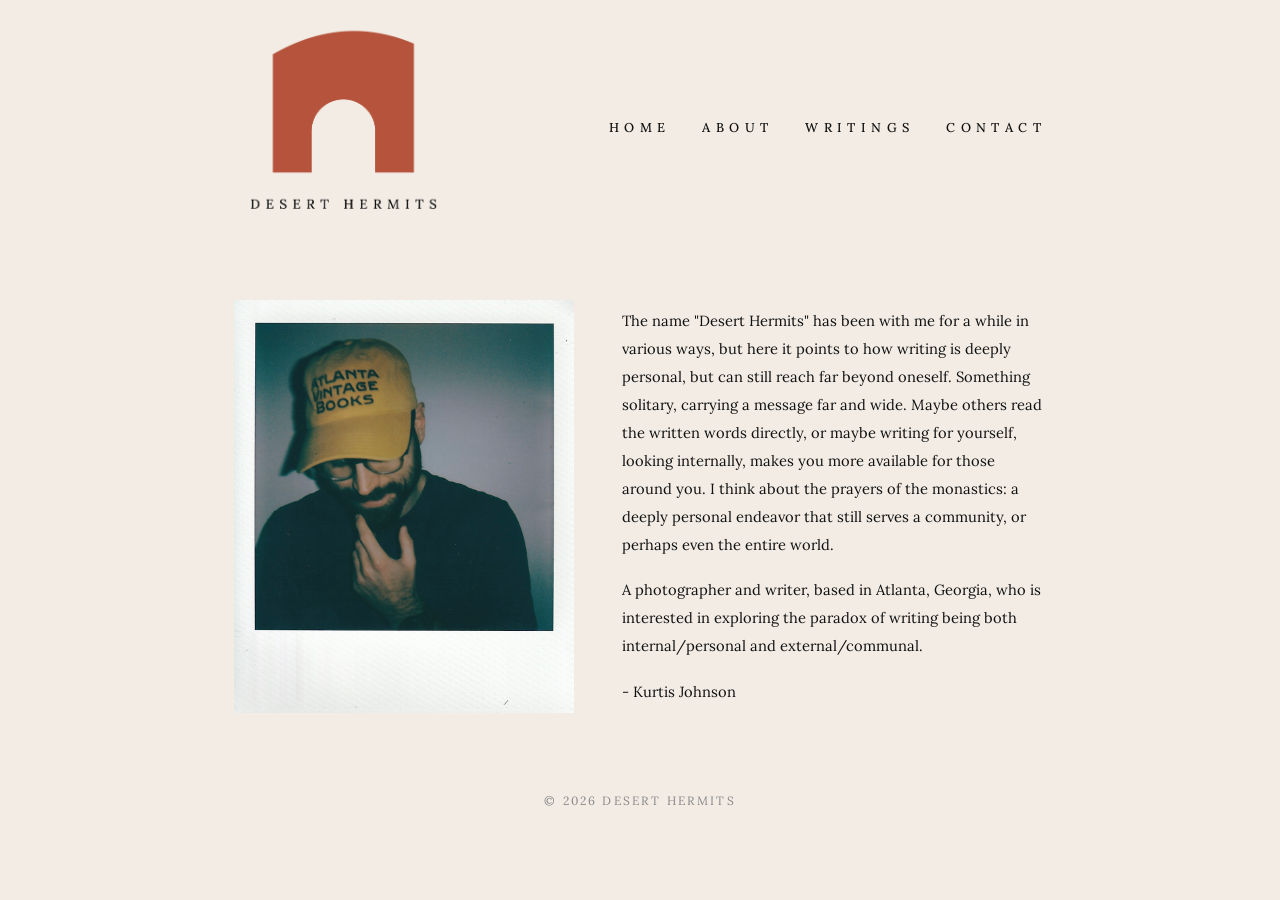
==== about.html @ 0df03801 "copyright update" ====
<!DOCTYPE html>
<html lang="en">
<head>
  <meta charset="UTF-8" />
  <meta name="viewport" content="width=device-width, initial-scale=1.0" />
  <title>ABOUT — DESERT HERMITS</title>
  <link rel="stylesheet" href="style.css" />
  <link rel="icon" type="image/png" href="images/favicon.png" />
</head>
<body>

  <header>
    <div class="logo">
      <a href="index.html"><img src="images/logo.png" alt="Desert Hermits" /></a>
    </div>
    <nav>
      <button class="nav-toggle" onclick="this.nextElementSibling.classList.toggle('open')">Menu</button>
      <ul>
        <li><a href="index.html">Home</a></li>
        <li><a href="about.html" class="active">About</a></li>
        <li><a href="stories.html">Writings</a></li>
        <li><a href="contact.html">Contact</a></li>
      </ul>
    </nav>
  </header>

  <main>
    <div class="about-section">
      <!-- Replace src with your photo filename, e.g. src="images/about-photo.jpg" -->
      <img
        class="about-photo"
        src="images/about-photo.jpg"
        alt="A photo of me"
      />

      <div class="about-text">
        <p>
          The name "Desert Hermits" has been with me for a while in various ways, but here it points to how writing is deeply personal, but can still reach far beyond oneself. Something solitary, carrying a message far and wide. Maybe others read the written words directly, or maybe writing for yourself, looking internally, makes you more available for those around you. I think about the prayers of the monastics: a deeply personal endeavor that still serves a community, or perhaps even the entire world. 
        <p>
           A photographer and writer, based in Atlanta, Georgia, who is interested in exploring the paradox of writing being both internal/personal and external/communal. 
        </p>
        <p>
         - Kurtis Johnson
        </p>
      </div>
    </div>
  </main>

  <footer>
    <p class="copyright">&copy; <span id="year"></span> Desert Hermits</p>
  </footer>
  <script>document.getElementById("year").textContent = new Date().getFullYear();</script>
</body>
</html>
---- style.css ----
@import url('https://fonts.googleapis.com/css2?family=Lora:ital,wght@0,400;0,500;0,600;1,400&family=Work+Sans:ital,wght@0,300;0,400;1,300;1,400&display=swap');

*, *::before, *::after {
  box-sizing: border-box;
  margin: 0;
  padding: 0;
}

body {
  background-color: #f2ece5;
  font-family: 'Lora', serif;
  color: #111110;
  min-height: 100vh;
}

img {
  border-radius: 0;
}

/* ── Header ── */
header {
  max-width: 860px;
  margin: 0 auto;
  padding: 24px 24px 0;
  display: flex;
  align-items: center;
  justify-content: space-between;
}

.logo a {
  display: inline-block;
  text-decoration: none;
}

.logo img {
  height: 200px;
  width: auto;
  display: block;
}

.logo a:hover {
  opacity: 0.7;
}

nav ul {
  list-style: none;
  display: flex;
  gap: 32px;
}

nav a {
  text-decoration: none;
  color: #111110;
  font-family: 'Lora', serif;
  font-size: 0.8rem;
  font-weight: 500;
  letter-spacing: 0.42em;
  text-transform: uppercase;
  white-space: nowrap;
}

nav a:hover {
  color: #3E5C4A;
}

/* ── Main content ── */
main {
  max-width: 860px;
  margin: 0 auto;
  padding: 72px 24px 80px;
  text-align: center;
}

/* ── Home ── */
.home-photo {
  width: 100%;
  max-width: 620px;
  height: auto;
  display: block;
  margin: 0 auto 32px;
}

.home-intro {
  max-width: 600px;
  margin: 0 auto;
  font-family: 'Lora', serif;
  font-size: 0.8rem;
  font-weight: 500;
  line-height: 1.8;
  text-transform: uppercase;
  letter-spacing: 0.42em;
}

/* ── About ── */
.about-section {
  display: flex;
  align-items: center;
  gap: 48px;
  text-align: left;
}

.about-photo {
  width: 100%;
  max-width: 340px;
  height: auto;
  display: block;
  flex-shrink: 0;
}

.about-text {
  font-size: 0.92rem;
  line-height: 1.9;
  text-align: left;
}

.about-text p + p {
  margin-top: 1.2em;
}

/* ── Stories ── */
.stories-list {
  list-style: none;
  display: flex;
  flex-direction: column;
  gap: 24px;
  text-align: center;
}

.story-item {
  padding-bottom: 20px;
}

.story-item a {
  font-size: 1.15rem;
  color: #111110;
  text-decoration: underline;
  font-weight: 400;
  text-transform: uppercase;
  letter-spacing: 0.32em;
}

.story-item a:hover {
  color: #3E5C4A;
}

.story-tagline {
  margin-top: 6px;
  font-size: 0.85rem;
  font-family: 'Work Sans', sans-serif;
  font-weight: 300;
  letter-spacing: 0.03em;
  color: #111110;
}

.story-meta {
  margin-top: 6px;
  font-size: 0.9rem;
  font-style: italic;
  color: #666;
}

/* ── Contact ── */
.contact-layout {
  display: flex;
  align-items: center;
  justify-content: center;
  gap: 64px;
}

.contact-photo {
  width: 100%;
  max-width: 400px;
  height: auto;
  display: block;
  flex: 0 0 280px;
}


.contact-links {
  list-style: none;
  display: flex;
  flex-direction: column;
  gap: 16px;
  margin-top: 8px;
  text-align: left;
  flex: 0 0 280px;
}

.contact-links a {
  font-size: 0.92rem;
  color: #111110;
  text-decoration: none;
  font-weight: 400;
  border-bottom: 1px solid #111110;
  padding-bottom: 2px;
}

.contact-links a:hover {
  color: #3E5C4A;
  border-bottom-color: #3E5C4A;
}

.page-title {
  font-size: 1.8rem;
  font-weight: 400;
  margin-bottom: 32px;
  text-transform: uppercase;
  letter-spacing: 0.32em;
}

/* ── Story pages ── */
.story-photo {
  display: block;
  width: 100%;
  max-width: 620px;
  height: auto;
  margin: 0 auto 40px;
}


.story-body {
  max-width: 620px;
  margin: 0 auto;
  text-align: left;
}

.story-title {
  font-size: 0.92rem;
  font-weight: 400;
  text-decoration: underline;
  text-transform: none;
  letter-spacing: normal;
  margin-bottom: 2rem;
}

.story-body p {
  font-size: 0.92rem;
  line-height: 1.9;
  text-align: justify;
  text-indent: 2.5em;
  margin-bottom: 0;
}

/* ── Footer ── */
footer {
  max-width: 860px;
  margin: 0 auto;
  padding: 0 24px 40px;
  text-align: center;
}

.copyright {
  font-size: 0.75rem;
  letter-spacing: 0.18em;
  text-transform: uppercase;
  color: #888;
}

/* ── Mobile toggle button (hidden on desktop) ── */
.nav-toggle {
  display: none;
  background: none;
  border: none;
  cursor: pointer;
  font-family: 'Lora', serif;
  font-size: 0.8rem;
  font-weight: 500;
  letter-spacing: 0.42em;
  text-transform: uppercase;
  color: #111110;
  padding: 0;
}

.nav-toggle:hover {
  color: #3E5C4A;
}

/* ── Responsive ── */
@media (max-width: 768px) {
  header {
    padding: 16px 16px 0;
    align-items: flex-start;
  }

  .logo img {
    height: 120px;
  }

  main {
    padding: 32px 16px 60px;
  }

  .home-photo {
    max-width: 100%;
  }

  .home-intro {
    font-size: 0.8rem;
  }

  .about-section {
    flex-direction: column;
  }

  .about-photo {
    max-width: 100%;
  }

  .about-text {
    font-size: 0.92rem;
  }

  .story-item a {
    font-size: 1rem;
  }

  .contact-layout {
    flex-direction: column;
    gap: 32px;
  }

  .contact-photo {
    flex: none;
    max-width: 100%;
  }

  .contact-links {
    flex: none;
  }

  .contact-links a {
    font-size: 0.92rem;
  }

  .page-title {
    font-size: 1.4rem;
  }

  .story-photo {
    max-width: 100%;
  }

  /* ── Mobile nav ── */
  .nav-toggle {
    display: block;
    margin-top: 8px;
  }

  nav ul {
    display: none;
    flex-direction: column;
    gap: 20px;
    text-align: right;
    margin-top: 16px;
  }

  nav ul.open {
    display: flex;
  }

  nav {
    display: flex;
    flex-direction: column;
    align-items: flex-end;
  }
}
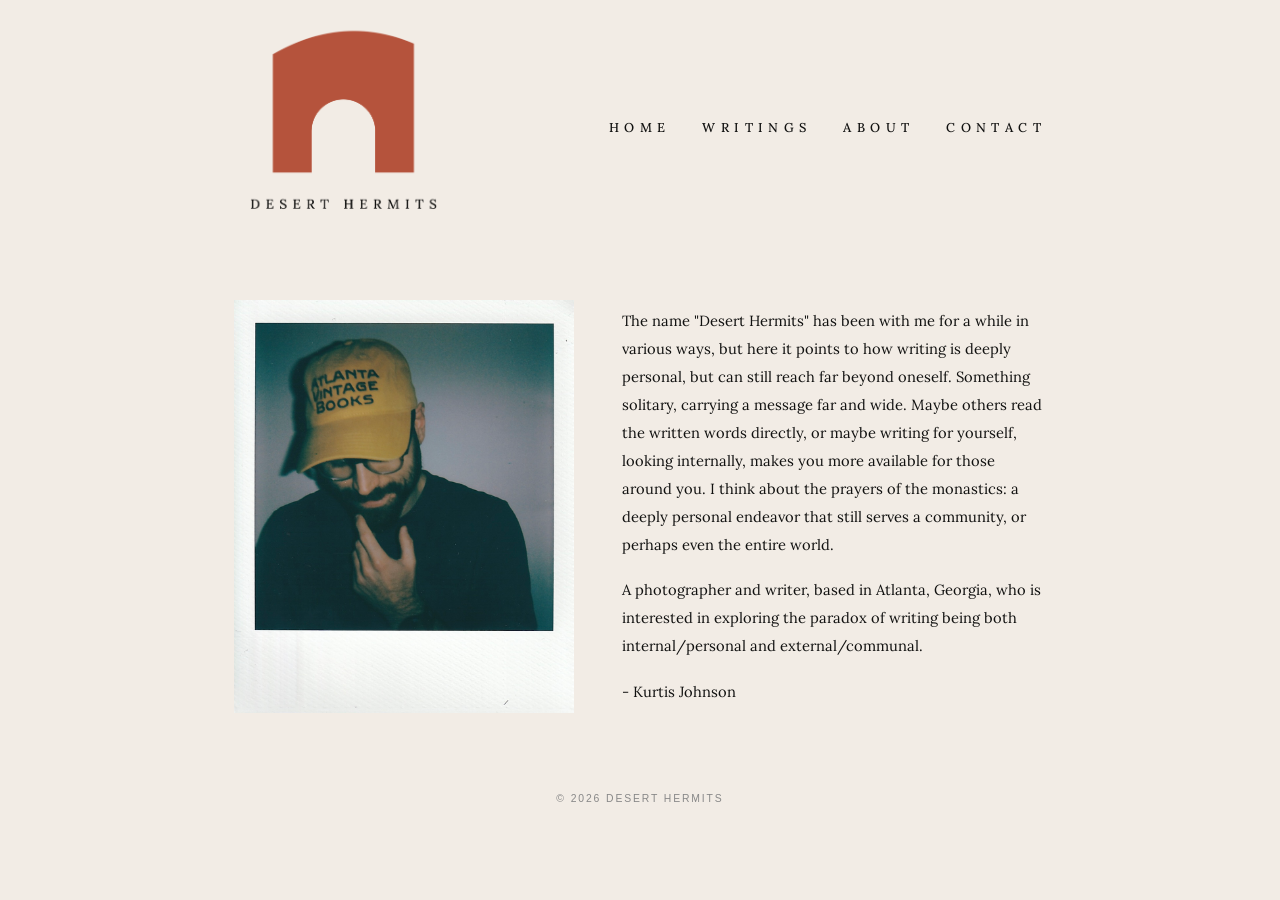
==== commit 6b3bd8b3: "Update about.html" ====
--- a/about.html
+++ b/about.html
@@ -17,8 +17,8 @@
       <button class="nav-toggle" onclick="this.nextElementSibling.classList.toggle('open')">Menu</button>
       <ul>
         <li><a href="index.html">Home</a></li>
+        <li><a href="stories.html">Writings</a></li>
         <li><a href="about.html" class="active">About</a></li>
-        <li><a href="stories.html">Writings</a></li>
         <li><a href="contact.html">Contact</a></li>
       </ul>
     </nav>
--- a/style.css
+++ b/style.css
@@ -231,6 +231,7 @@
   text-transform: none;
   letter-spacing: normal;
   margin-bottom: 2rem;
+  text-align: center;
 }
 
 .story-body p {
@@ -241,6 +242,98 @@
   margin-bottom: 0;
 }
 
+.story-body p.no-indent {
+  text-indent: 0;
+}
+
+.section-number {
+  font-size: 0.92rem;
+  font-weight: 400;
+  text-align: center;
+  margin: 2rem 0 1rem;
+  letter-spacing: 0.1em;
+}
+
+/* ── Dictionary tooltips ── */
+.tooltip-word {
+  position: relative;
+  cursor: default;
+}
+
+.tooltip-content {
+  display: none;
+  position: absolute;
+  bottom: calc(100% + 14px);
+  left: 50%;
+  transform: translateX(-50%);
+  width: 300px;
+  background: #ede7df;
+  border: 1px solid #c4b8aa;
+  padding: 18px 20px;
+  font-family: 'Lora', serif;
+  font-size: 0.72rem;
+  font-weight: 400;
+  line-height: 1.8;
+  text-align: left;
+  text-transform: none;
+  letter-spacing: 0.01em;
+  color: #111110;
+  z-index: 100;
+  pointer-events: none;
+  white-space: normal;
+}
+
+.tooltip-content::after {
+  content: '';
+  position: absolute;
+  top: 100%;
+  left: 50%;
+  transform: translateX(-50%);
+  border: 6px solid transparent;
+  border-top-color: #c4b8aa;
+}
+
+.tooltip-content::before {
+  content: '';
+  position: absolute;
+  top: 100%;
+  left: 50%;
+  transform: translateX(-50%);
+  border: 5px solid transparent;
+  border-top-color: #ede7df;
+  z-index: 1;
+  margin-top: -1px;
+}
+
+.tooltip-word:hover .tooltip-content {
+  display: block;
+}
+
+.dict-headword {
+  font-weight: 600;
+  letter-spacing: 0.02em;
+}
+
+.dict-pron {
+  font-style: italic;
+  color: #555;
+}
+
+.dict-etym {
+  color: #666;
+}
+
+.dict-def {
+  display: block;
+  margin-top: 0.6em;
+}
+
+.dict-note {
+  display: block;
+  margin-top: 0.6em;
+  padding-left: 0.8em;
+}
+
 /* ── Footer ── */
 footer {
   max-width: 860px;
@@ -250,10 +343,13 @@
 }
 
 .copyright {
-  font-size: 0.75rem;
+  font-family: 'Work Sans', sans-serif;
+  font-size: 0.65rem;
+  font-weight: 300;
   letter-spacing: 0.18em;
   text-transform: uppercase;
   color: #888;
+  text-align: center;
 }
 
 /* ── Mobile toggle button (hidden on desktop) ── */
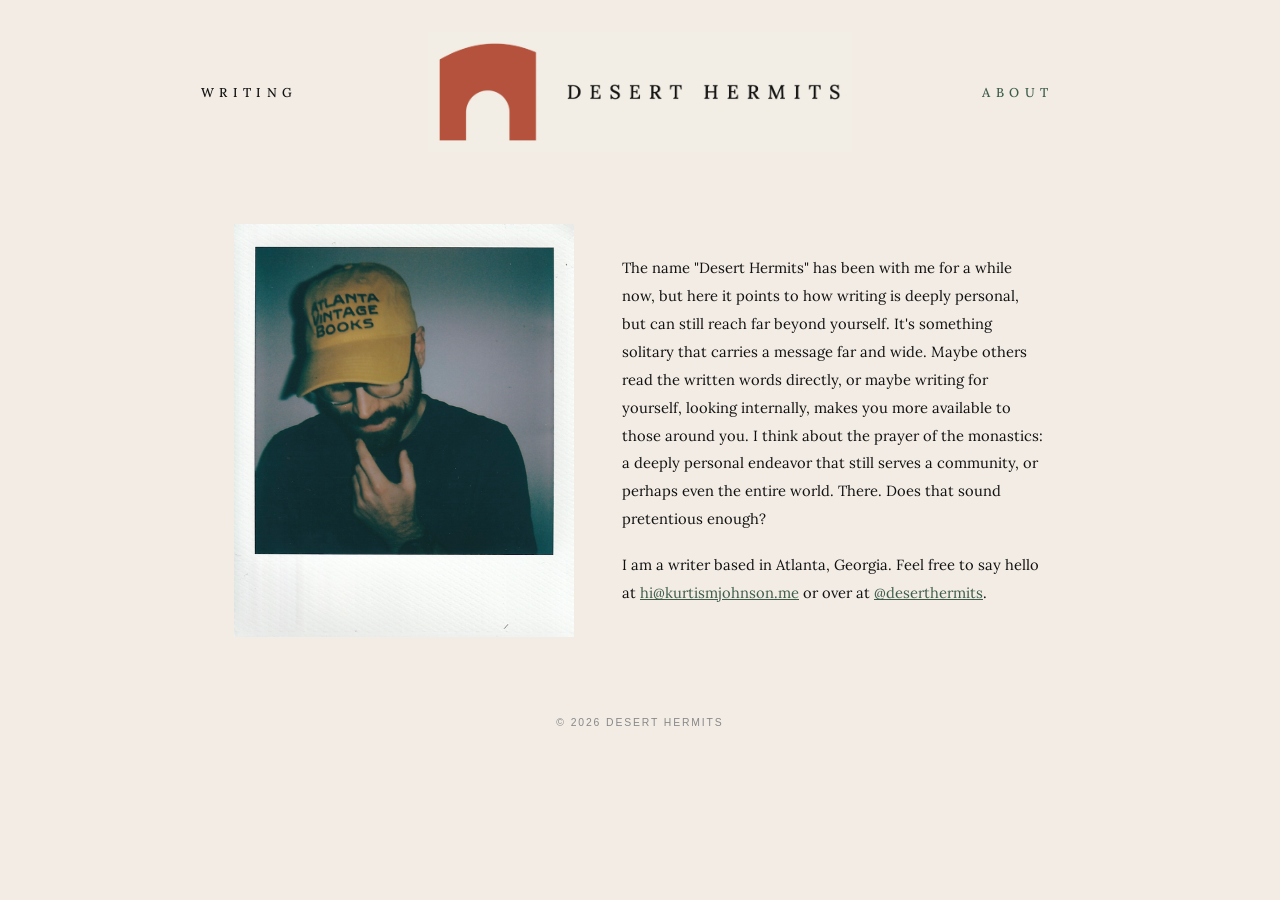
==== commit c87ee1c5: "redesign" ====
--- a/about.html
+++ b/about.html
@@ -10,18 +10,11 @@
 <body>
 
   <header>
-    <div class="logo">
-      <a href="index.html"><img src="images/logo.png" alt="Desert Hermits" /></a>
-    </div>
-    <nav>
-      <button class="nav-toggle" onclick="this.nextElementSibling.classList.toggle('open')">Menu</button>
-      <ul>
-        <li><a href="index.html">Home</a></li>
-        <li><a href="stories.html">Writings</a></li>
-        <li><a href="about.html" class="active">About</a></li>
-        <li><a href="contact.html">Contact</a></li>
-      </ul>
-    </nav>
+    <a href="stories.html" class="nav-link">Writing</a>
+    <a href="index.html" class="logo-link">
+      <img src="images/logo.webp" alt="Desert Hermits" />
+    </a>
+    <a href="about.html" class="nav-link active">About</a>
   </header>
 
   <main>
@@ -34,14 +27,8 @@
       />
 
       <div class="about-text">
-        <p>
-          The name "Desert Hermits" has been with me for a while in various ways, but here it points to how writing is deeply personal, but can still reach far beyond oneself. Something solitary, carrying a message far and wide. Maybe others read the written words directly, or maybe writing for yourself, looking internally, makes you more available for those around you. I think about the prayers of the monastics: a deeply personal endeavor that still serves a community, or perhaps even the entire world. 
-        <p>
-           A photographer and writer, based in Atlanta, Georgia, who is interested in exploring the paradox of writing being both internal/personal and external/communal. 
-        </p>
-        <p>
-         - Kurtis Johnson
-        </p>
+        <p>The name "Desert Hermits" has been with me for a while now, but here it points to how writing is deeply personal, but can still reach far beyond yourself. It's something solitary that carries a message far and wide. Maybe others read the written words directly, or maybe writing for yourself, looking internally, makes you more available to those around you. I think about the prayer of the monastics: a deeply personal endeavor that still serves a community, or perhaps even the entire world. There. Does that sound pretentious enough?</p>
+        <p>I am a writer based in Atlanta, Georgia. Feel free to say hello at <a href="mailto:hi@kurtismjohnson.me">hi@kurtismjohnson.me</a> or over at <a href="https://instagram.com/deserthermits" target="_blank" rel="noopener">@deserthermits</a>.</p>
       </div>
     </div>
   </main>
--- a/style.css
+++ b/style.css
@@ -19,36 +19,32 @@
 
 /* ── Header ── */
 header {
-  max-width: 860px;
+  max-width: 1000px;
   margin: 0 auto;
-  padding: 24px 24px 0;
+  padding: 32px 40px 0;
+  display: grid;
+  grid-template-columns: 1fr auto 1fr;
+  align-items: center;
+  gap: 0;
+}
+
+.logo-link {
   display: flex;
-  align-items: center;
-  justify-content: space-between;
-}
-
-.logo a {
-  display: inline-block;
+  justify-content: center;
   text-decoration: none;
 }
 
-.logo img {
-  height: 200px;
+.logo-link:hover {
+  opacity: 0.7;
+}
+
+.logo-link img {
+  height: 120px;
   width: auto;
   display: block;
 }
 
-.logo a:hover {
-  opacity: 0.7;
-}
-
-nav ul {
-  list-style: none;
-  display: flex;
-  gap: 32px;
-}
-
-nav a {
+.nav-link {
   text-decoration: none;
   color: #111110;
   font-family: 'Lora', serif;
@@ -59,8 +55,19 @@
   white-space: nowrap;
 }
 
-nav a:hover {
+.nav-link:hover,
+.nav-link.active {
   color: #3E5C4A;
+}
+
+.nav-link:first-child {
+  text-align: right;
+  padding-right: 130px;
+}
+
+.nav-link:last-child {
+  text-align: left;
+  padding-left: 130px;
 }
 
 /* ── Main content ── */
@@ -107,6 +114,15 @@
   flex-shrink: 0;
 }
 
+.about-text a {
+  color: #3E5C4A;
+  text-decoration: underline;
+}
+
+.about-text a:hover {
+  opacity: 0.7;
+}
+
 .about-text {
   font-size: 0.92rem;
   line-height: 1.9;
@@ -124,6 +140,7 @@
   flex-direction: column;
   gap: 24px;
   text-align: center;
+  margin-top: 3rem;
 }
 
 .story-item {
@@ -352,34 +369,35 @@
   text-align: center;
 }
 
-/* ── Mobile toggle button (hidden on desktop) ── */
-.nav-toggle {
-  display: none;
-  background: none;
-  border: none;
-  cursor: pointer;
-  font-family: 'Lora', serif;
-  font-size: 0.8rem;
-  font-weight: 500;
-  letter-spacing: 0.42em;
-  text-transform: uppercase;
-  color: #111110;
-  padding: 0;
-}
-
-.nav-toggle:hover {
-  color: #3E5C4A;
-}
 
 /* ── Responsive ── */
 @media (max-width: 768px) {
   header {
-    padding: 16px 16px 0;
-    align-items: flex-start;
-  }
-
-  .logo img {
-    height: 120px;
+    grid-template-columns: 1fr 1fr;
+    grid-template-rows: auto auto;
+    gap: 12px 0;
+    padding: 20px 16px 0;
+  }
+
+  .logo-link {
+    grid-column: 1 / 3;
+    margin-bottom: 4px;
+  }
+
+  .logo-link img {
+    height: 50px;
+  }
+
+  .nav-link:first-child {
+    justify-self: end;
+    padding-right: 20px;
+    text-align: center;
+  }
+
+  .nav-link:last-child {
+    justify-self: start;
+    padding-left: 20px;
+    text-align: center;
   }
 
   main {
@@ -436,27 +454,4 @@
     max-width: 100%;
   }
 
-  /* ── Mobile nav ── */
-  .nav-toggle {
-    display: block;
-    margin-top: 8px;
-  }
-
-  nav ul {
-    display: none;
-    flex-direction: column;
-    gap: 20px;
-    text-align: right;
-    margin-top: 16px;
-  }
-
-  nav ul.open {
-    display: flex;
-  }
-
-  nav {
-    display: flex;
-    flex-direction: column;
-    align-items: flex-end;
-  }
-}
+}
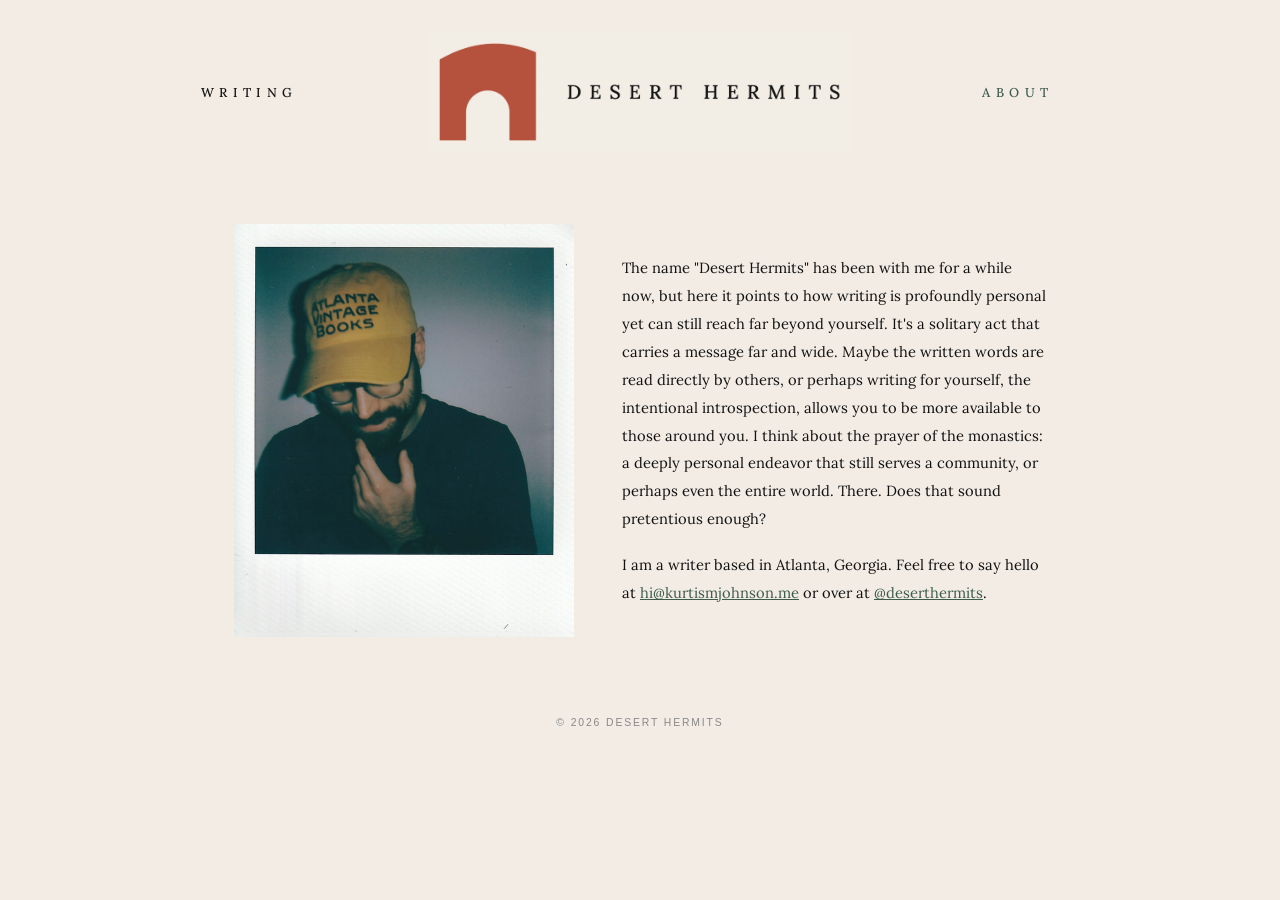
==== commit 2ac0856b: "Update about.html" ====
--- a/about.html
+++ b/about.html
@@ -27,7 +27,7 @@
       />
 
       <div class="about-text">
-        <p>The name "Desert Hermits" has been with me for a while now, but here it points to how writing is deeply personal, but can still reach far beyond yourself. It's something solitary that carries a message far and wide. Maybe others read the written words directly, or maybe writing for yourself, looking internally, makes you more available to those around you. I think about the prayer of the monastics: a deeply personal endeavor that still serves a community, or perhaps even the entire world. There. Does that sound pretentious enough?</p>
+        <p>The name "Desert Hermits" has been with me for a while now, but here it points to how writing is profoundly personal yet can still reach far beyond yourself. It's a solitary act that carries a message far and wide. Maybe the written words are read directly by others, or perhaps writing for yourself, the intentional introspection, allows you to be more available to those around you. I think about the prayer of the monastics: a deeply personal endeavor that still serves a community, or perhaps even the entire world. There. Does that sound pretentious enough?</p>
         <p>I am a writer based in Atlanta, Georgia. Feel free to say hello at <a href="mailto:hi@kurtismjohnson.me">hi@kurtismjohnson.me</a> or over at <a href="https://instagram.com/deserthermits" target="_blank" rel="noopener">@deserthermits</a>.</p>
       </div>
     </div>
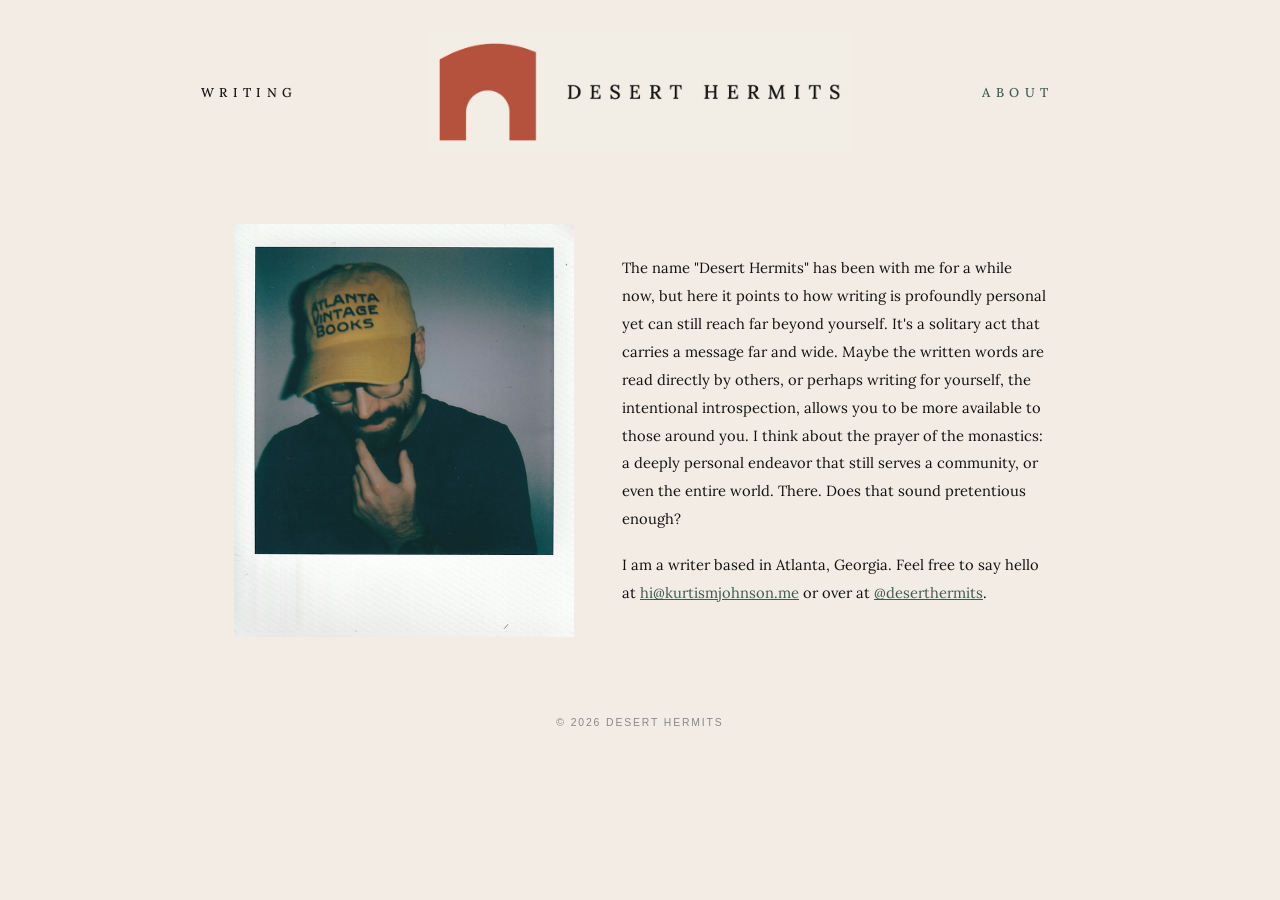
==== commit 9e5083f2: "Update about.html" ====
--- a/about.html
+++ b/about.html
@@ -27,7 +27,7 @@
       />
 
       <div class="about-text">
-        <p>The name "Desert Hermits" has been with me for a while now, but here it points to how writing is profoundly personal yet can still reach far beyond yourself. It's a solitary act that carries a message far and wide. Maybe the written words are read directly by others, or perhaps writing for yourself, the intentional introspection, allows you to be more available to those around you. I think about the prayer of the monastics: a deeply personal endeavor that still serves a community, or perhaps even the entire world. There. Does that sound pretentious enough?</p>
+        <p>The name "Desert Hermits" has been with me for a while now, but here it points to how writing is profoundly personal yet can still reach far beyond yourself. It's a solitary act that carries a message far and wide. Maybe the written words are read directly by others, or perhaps writing for yourself, the intentional introspection, allows you to be more available to those around you. I think about the prayer of the monastics: a deeply personal endeavor that still serves a community, or even the entire world. There. Does that sound pretentious enough?</p>
         <p>I am a writer based in Atlanta, Georgia. Feel free to say hello at <a href="mailto:hi@kurtismjohnson.me">hi@kurtismjohnson.me</a> or over at <a href="https://instagram.com/deserthermits" target="_blank" rel="noopener">@deserthermits</a>.</p>
       </div>
     </div>
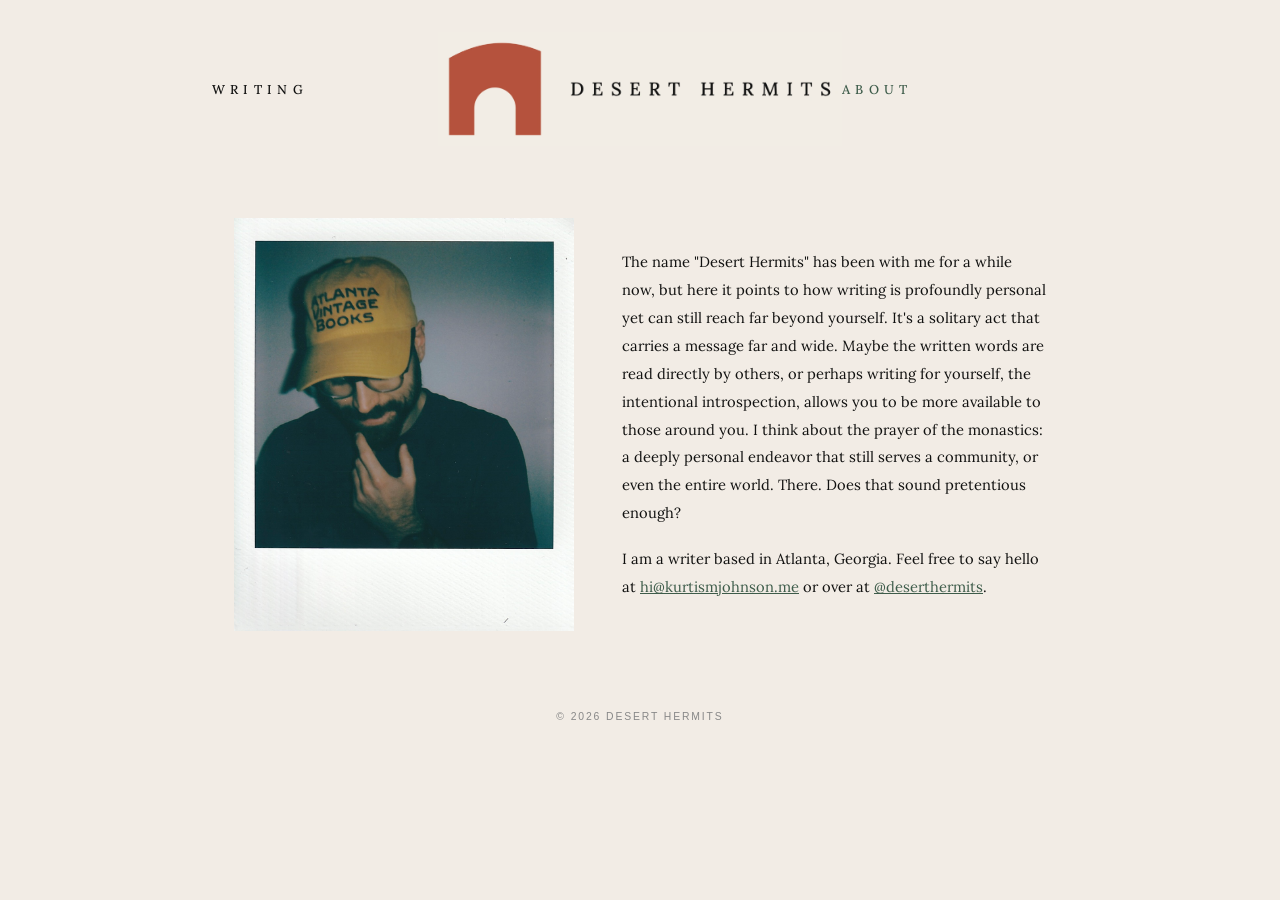
==== commit 90aaba9a: "mobile update 1" ====
--- a/about.html
+++ b/about.html
@@ -15,6 +15,7 @@
       <img src="images/logo.webp" alt="Desert Hermits" />
     </a>
     <a href="about.html" class="nav-link active">About</a>
+  <button class="nav-toggle" onclick="this.closest('header').classList.toggle('nav-open')">Menu</button>
   </header>
 
   <main>
--- a/style.css
+++ b/style.css
@@ -39,7 +39,7 @@
 }
 
 .logo-link img {
-  height: 120px;
+  height: 114px;
   width: auto;
   display: block;
 }
@@ -68,6 +68,27 @@
 .nav-link:last-child {
   text-align: left;
   padding-left: 130px;
+}
+
+.nav-toggle {
+  display: none;
+  background: none;
+  border: none;
+  cursor: pointer;
+  font-family: 'Lora', serif;
+  font-size: 0.8rem;
+  font-weight: 500;
+  letter-spacing: 0.42em;
+  text-transform: uppercase;
+  color: #111110;
+  padding: 0;
+  position: absolute;
+  right: 16px;
+  top: 28px;
+}
+
+.nav-toggle:hover {
+  color: #3E5C4A;
 }
 
 /* ── Main content ── */
@@ -275,6 +296,11 @@
 .tooltip-word {
   position: relative;
   cursor: default;
+  transition: color 0.15s ease;
+}
+
+.tooltip-word:hover {
+  color: #3E5C4A;
 }
 
 .tooltip-content {
@@ -373,31 +399,39 @@
 /* ── Responsive ── */
 @media (max-width: 768px) {
   header {
-    grid-template-columns: 1fr 1fr;
-    grid-template-rows: auto auto;
-    gap: 12px 0;
-    padding: 20px 16px 0;
+    display: flex;
+    justify-content: center;
+    align-items: center;
+    position: relative;
+    padding: 24px 16px 0;
+    flex-wrap: wrap;
+    gap: 0;
+  }
+
+  .nav-toggle {
+    display: block;
+  }
+
+  .nav-link {
+    display: none;
+    order: 10;
+    flex: 0 0 100%;
+    text-align: center;
+    padding: 16px 0;
+    padding-right: 0 !important;
+    padding-left: 0 !important;
+  }
+
+  header.nav-open .nav-link {
+    display: block;
   }
 
   .logo-link {
-    grid-column: 1 / 3;
-    margin-bottom: 4px;
+    order: 1;
   }
 
   .logo-link img {
-    height: 50px;
-  }
-
-  .nav-link:first-child {
-    justify-self: end;
-    padding-right: 20px;
-    text-align: center;
-  }
-
-  .nav-link:last-child {
-    justify-self: start;
-    padding-left: 20px;
-    text-align: center;
+    height: 80px;
   }
 
   main {
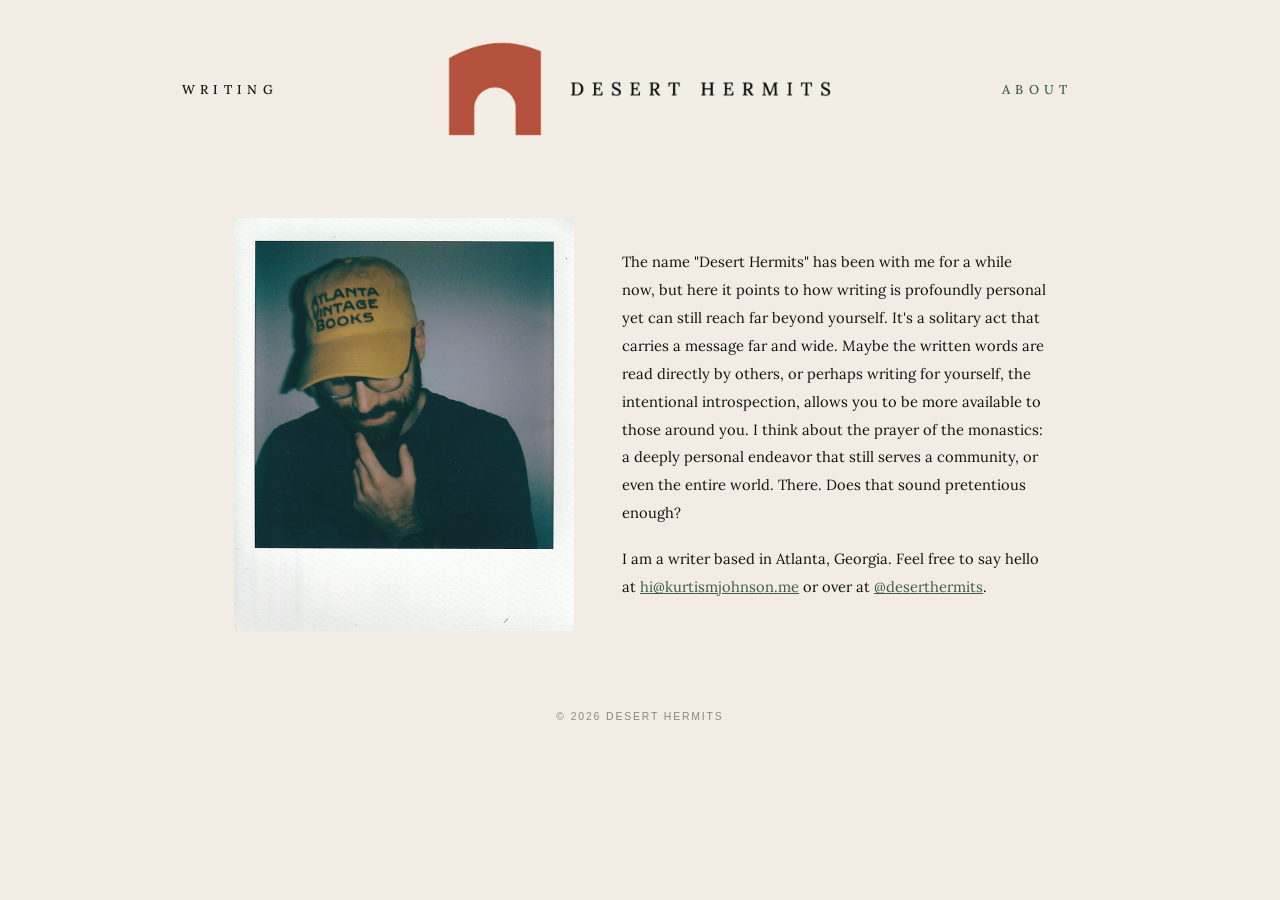
==== commit 2d952d0d: "mobile logo update 2" ====
--- a/about.html
+++ b/about.html
@@ -12,7 +12,10 @@
   <header>
     <a href="stories.html" class="nav-link">Writing</a>
     <a href="index.html" class="logo-link">
+      <picture>
+      <source media="(max-width: 768px)" srcset="images/logo.png">
       <img src="images/logo.webp" alt="Desert Hermits" />
+    </picture>
     </a>
     <a href="about.html" class="nav-link active">About</a>
   <button class="nav-toggle" onclick="this.closest('header').classList.toggle('nav-open')">Menu</button>
--- a/style.css
+++ b/style.css
@@ -62,12 +62,12 @@
 
 .nav-link:first-child {
   text-align: right;
-  padding-right: 130px;
-}
-
-.nav-link:last-child {
-  text-align: left;
-  padding-left: 130px;
+  padding-right: 160px;
+}
+
+.nav-link:nth-child(3) {
+  text-align: left;
+  padding-left: 160px;
 }
 
 .nav-toggle {
@@ -400,24 +400,25 @@
 @media (max-width: 768px) {
   header {
     display: flex;
-    justify-content: center;
+    justify-content: space-between;
     align-items: center;
-    position: relative;
-    padding: 24px 16px 0;
+    padding: 16px 16px 0;
     flex-wrap: wrap;
     gap: 0;
   }
 
   .nav-toggle {
     display: block;
+    position: static;
+    order: 2;
   }
 
   .nav-link {
     display: none;
-    order: 10;
+    order: 3;
     flex: 0 0 100%;
-    text-align: center;
-    padding: 16px 0;
+    text-align: right;
+    padding: 14px 0;
     padding-right: 0 !important;
     padding-left: 0 !important;
   }
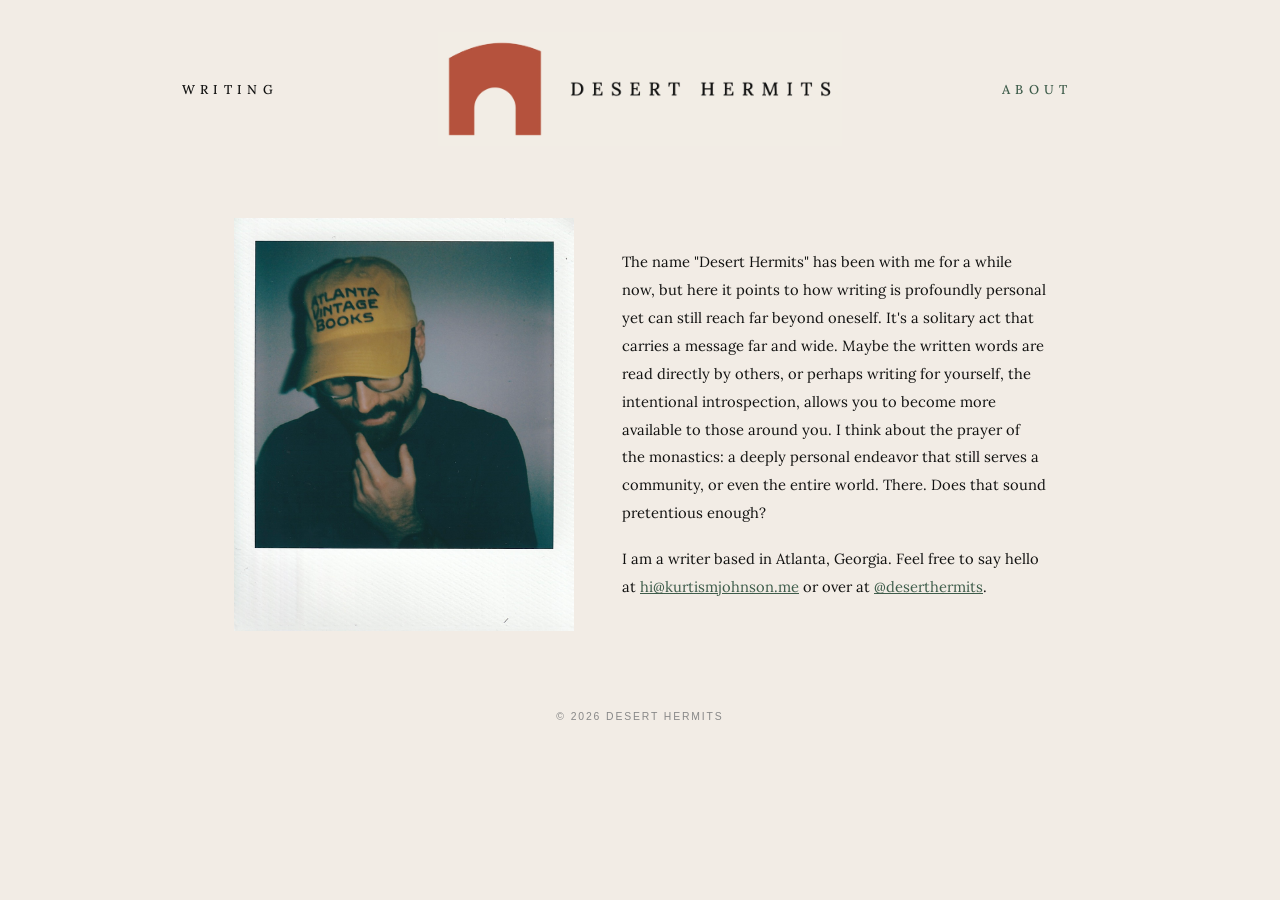
==== commit 7572bf46: "Update about.html" ====
--- a/about.html
+++ b/about.html
@@ -31,7 +31,7 @@
       />
 
       <div class="about-text">
-        <p>The name "Desert Hermits" has been with me for a while now, but here it points to how writing is profoundly personal yet can still reach far beyond yourself. It's a solitary act that carries a message far and wide. Maybe the written words are read directly by others, or perhaps writing for yourself, the intentional introspection, allows you to be more available to those around you. I think about the prayer of the monastics: a deeply personal endeavor that still serves a community, or even the entire world. There. Does that sound pretentious enough?</p>
+        <p>The name "Desert Hermits" has been with me for a while now, but here it points to how writing is profoundly personal yet can still reach far beyond oneself. It's a solitary act that carries a message far and wide. Maybe the written words are read directly by others, or perhaps writing for yourself, the intentional introspection, allows you to become more available to those around you. I think about the prayer of the monastics: a deeply personal endeavor that still serves a community, or even the entire world. There. Does that sound pretentious enough?</p>
         <p>I am a writer based in Atlanta, Georgia. Feel free to say hello at <a href="mailto:hi@kurtismjohnson.me">hi@kurtismjohnson.me</a> or over at <a href="https://instagram.com/deserthermits" target="_blank" rel="noopener">@deserthermits</a>.</p>
       </div>
     </div>
--- a/style.css
+++ b/style.css
@@ -417,22 +417,26 @@
     display: none;
     order: 3;
     flex: 0 0 100%;
-    text-align: right;
-    padding: 14px 0;
-    padding-right: 0 !important;
-    padding-left: 0 !important;
+    text-align: right !important;
+    padding: 14px 0 !important;
   }
 
   header.nav-open .nav-link {
     display: block;
   }
 
+  header.nav-open .nav-link:first-child {
+    margin-top: 12px;
+    border-top: 1px solid #d9d2cb;
+    padding-top: 16px !important;
+  }
+
   .logo-link {
     order: 1;
   }
 
   .logo-link img {
-    height: 80px;
+    height: 90px;
   }
 
   main {
